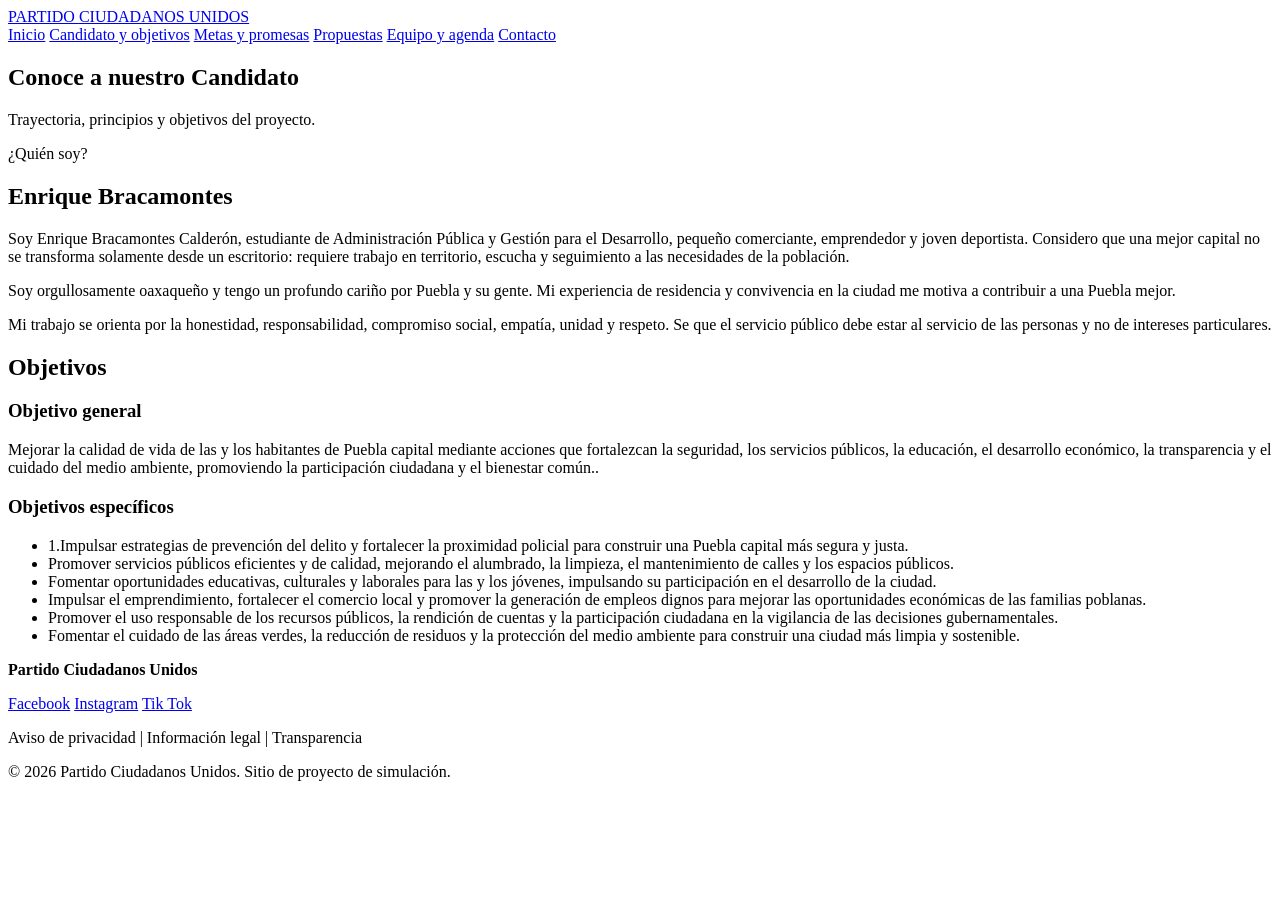
==== candidato.html @ e43cd987 "Add files via upload" ====
<!DOCTYPE html>
<html lang="es">
<head>
  <meta charset="UTF-8">
  <meta name="viewport" content="width=device-width, initial-scale=1.0">
  <title>Candidato y objetivos | Ciudadanos Unidos</title>
  <meta name="description" content="Presentación del candidato, trayectoria y objetivos general y específicos.">
  <link rel="stylesheet" href="css/estilos.css">
</head>
<body>
<header>
  <a href="index.html" class="logo">PARTIDO <span>CIUDADANOS UNIDOS</span></a>
  <nav aria-label="Navegación principal">
    <a href="index.html">Inicio</a>
    <a href="candidato.html" aria-current="page">Candidato y objetivos</a>
    <a href="metas-promesas.html">Metas y promesas</a>
    <a href="propuestas.html">Propuestas</a>
    <a href="equipo-agenda.html">Equipo y agenda</a>
    <a href="contacto.html">Contacto</a>
  </nav>
</header>
<main>

<section class="fondo">
  <div class="titulo"><h2>Conoce a nuestro Candidato</h2><div class="linea"></div><p>Trayectoria, principios y objetivos del proyecto.</p></div>
  <div class="biografia">
    <img class="foto-candidato" src="C:\Users\Admin\Documents\electoral\imagenes\enrique.jpeg" alt="Fotografía del candidato Ernesto Bracamontes" onerror="this.style.display='none'">
    <div><span class="etiqueta">¿Quién soy?</span><h2>Enrique Bracamontes</h2>
      <p>Soy Enrique Bracamontes Calderón, estudiante de Administración Pública y Gestión para el Desarrollo, pequeño comerciante, emprendedor y joven deportista. Considero que una mejor capital no se transforma solamente desde un escritorio: requiere trabajo en territorio, escucha y seguimiento a las necesidades de la población.</p>
      <p>Soy orgullosamente oaxaqueño y tengo un profundo cariño por Puebla y su gente. Mi experiencia de residencia y convivencia en la ciudad me motiva a contribuir a una Puebla mejor.</p>
      <p>Mi trabajo se orienta por la honestidad, responsabilidad, compromiso social, empatía, unidad y respeto. Se que el servicio público debe estar al servicio de las personas y no de intereses particulares.</p>
    </div>
  </div>
</section>
<section>
  <div class="titulo"><h2>Objetivos</h2><div class="linea"></div></div>
  <div class="tarjetas">
    <article class="tarjeta"><h3>Objetivo general</h3>
      <p>Mejorar la calidad de vida de las y los habitantes de Puebla capital mediante acciones que fortalezcan la seguridad, los servicios públicos, la educación, el desarrollo económico, la transparencia y el cuidado del medio ambiente, promoviendo la participación ciudadana y el bienestar común..</p></article>
    <article class="tarjeta"><h3>Objetivos específicos</h3>
      <ul class="lista">
        <li>1.Impulsar estrategias de prevención del delito y fortalecer la proximidad policial para construir una Puebla capital más segura y justa.</li>
        <li>Promover servicios públicos eficientes y de calidad, mejorando el alumbrado, la limpieza, el mantenimiento de calles y los espacios públicos.</li>
        <li>Fomentar oportunidades educativas, culturales y laborales para las y los jóvenes, impulsando su participación en el desarrollo de la ciudad.</li>
        <li>Impulsar el emprendimiento, fortalecer el comercio local y promover la generación de empleos dignos para mejorar las oportunidades económicas de las familias poblanas.</li>
        <li>Promover el uso responsable de los recursos públicos, la rendición de cuentas y la participación ciudadana en la vigilancia de las decisiones gubernamentales.</li>
         <li>Fomentar el cuidado de las áreas verdes, la reducción de residuos y la protección del medio ambiente para construir una ciudad más limpia y sostenible.</li>
      </ul>
    </article>
  </div>
</section>

</main>
<footer>
  <p><strong>Partido Ciudadanos Unidos</strong></p>
  <div class="redes">
    <a href="https://www.facebook.com/share/1ExUPPzhdR/" target="_blank" rel="noopener noreferrer">Facebook</a>
    <a href="https://www.instagram.com/enriquebracamontespcu?xtok=bWx2d2JueHcybmwz/" target="_blank" rel="noopener noreferrer">Instagram</a>
    <a href="https://www.tiktok.com/@enrique.bracamontespcu?_r=1&_t=ZS-9AvG0CPQHha" target="_blank" rel="noopener noreferrer">Tik Tok</a>
  </div>
  <p>Aviso de privacidad | Información legal | Transparencia</p>
  <p>© <span id="anio"></span> Partido Ciudadanos Unidos. Sitio de proyecto de simulación.</p>
</footer>
<script>document.getElementById("anio").textContent = new Date().getFullYear();</script>

</body>
</html>
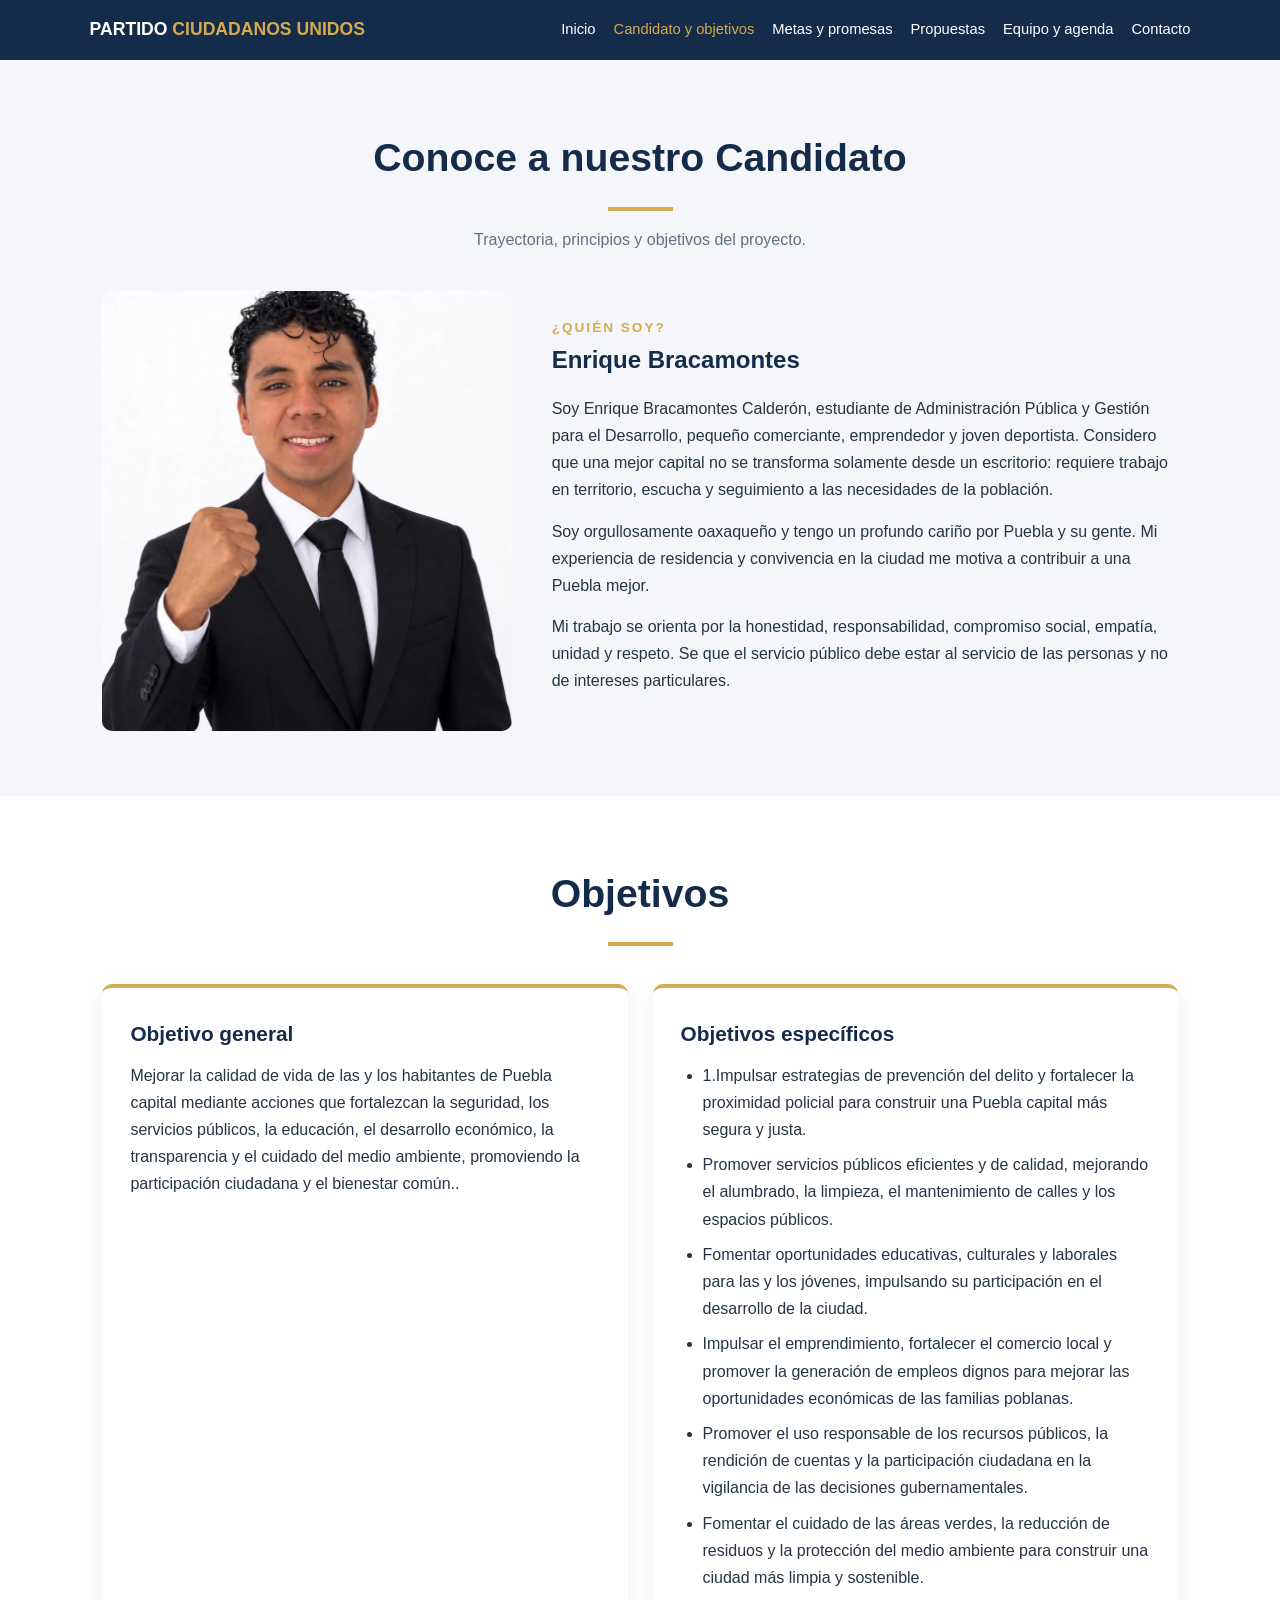
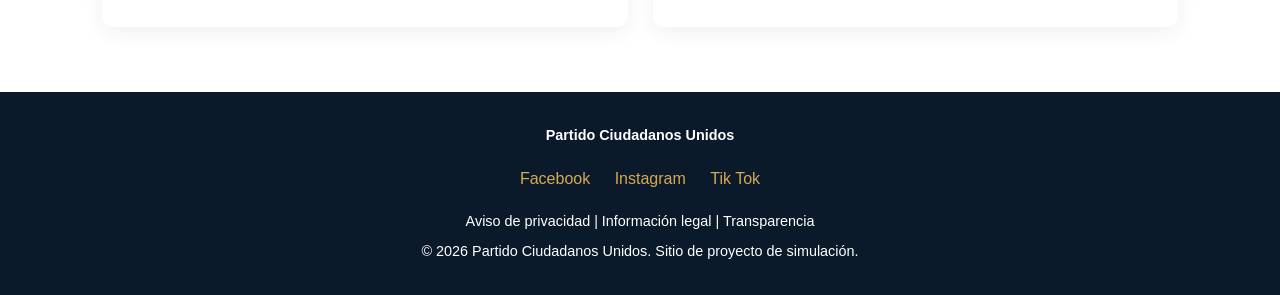
==== commit 630a8aab: "Update candidato.html" ====
--- a/candidato.html
+++ b/candidato.html
@@ -24,7 +24,7 @@
 <section class="fondo">
   <div class="titulo"><h2>Conoce a nuestro Candidato</h2><div class="linea"></div><p>Trayectoria, principios y objetivos del proyecto.</p></div>
   <div class="biografia">
-    <img class="foto-candidato" src="C:\Users\Admin\Documents\electoral\imagenes\enrique.jpeg" alt="Fotografía del candidato Ernesto Bracamontes" onerror="this.style.display='none'">
+    <img class="foto-candidato" src="enrique.jpeg" alt="Fotografía del candidato Ernesto Bracamontes" onerror="this.style.display='none'">
     <div><span class="etiqueta">¿Quién soy?</span><h2>Enrique Bracamontes</h2>
       <p>Soy Enrique Bracamontes Calderón, estudiante de Administración Pública y Gestión para el Desarrollo, pequeño comerciante, emprendedor y joven deportista. Considero que una mejor capital no se transforma solamente desde un escritorio: requiere trabajo en territorio, escucha y seguimiento a las necesidades de la población.</p>
       <p>Soy orgullosamente oaxaqueño y tengo un profundo cariño por Puebla y su gente. Mi experiencia de residencia y convivencia en la ciudad me motiva a contribuir a una Puebla mejor.</p>
--- a/css/estilos.css
+++ b/css/estilos.css
@@ -0,0 +1,101 @@
+:root {
+  --principal: #142b4a;
+  --secundario: #244c70;
+  --acento: #d5aa53;
+  --fondo: #f4f6f9;
+  --texto: #263445;
+  --blanco: #ffffff;
+}
+* { margin: 0; padding: 0; box-sizing: border-box; }
+html { scroll-behavior: smooth; }
+body { font-family: Arial, Helvetica, sans-serif; color: var(--texto); line-height: 1.7; background: var(--blanco); }
+a { text-decoration: none; color: inherit; }
+header {
+  background: var(--principal); color: var(--blanco); padding: 15px 7%;
+  display: flex; justify-content: space-between; align-items: center; gap: 20px;
+  position: sticky; top: 0; z-index: 100;
+}
+.logo { font-size: 1.1rem; font-weight: bold; }
+.logo span { color: var(--acento); }
+nav { display: flex; flex-wrap: wrap; gap: 18px; align-items: center; }
+nav a { font-size: .92rem; transition: color .2s; }
+nav a:hover, nav a[aria-current="page"] { color: var(--acento); }
+.hero {
+  min-height: 480px;
+  background: linear-gradient(90deg, rgba(10,28,49,.94), rgba(10,28,49,.68)),
+    url("../imagenes/portada.jpg") center/cover;
+  color: var(--blanco); display: flex; align-items: center; padding: 75px 10%;
+}
+.hero-content { max-width: 760px; }
+.etiqueta { color: var(--acento); font-weight: bold; text-transform: uppercase; letter-spacing: 2px; font-size: .85rem; }
+.hero h1 { font-size: clamp(2.35rem, 6vw, 4rem); line-height: 1.1; margin: 18px 0; }
+.hero p { font-size: 1.12rem; margin-bottom: 25px; max-width: 650px; }
+.boton { display: inline-block; background: var(--acento); color: #17283b; padding: 11px 22px; border-radius: 5px; font-weight: bold; border: 2px solid var(--acento); transition: .2s; cursor: pointer; }
+.boton:hover { background: transparent; color: var(--blanco); }
+.boton-secundario { background: transparent; color: var(--blanco); margin-left: 8px; }
+section { padding: 65px 8%; }
+.titulo { text-align: center; margin: 0 auto 38px; }
+.titulo h2 { color: var(--principal); font-size: clamp(1.75rem, 4vw, 2.45rem); margin-bottom: 8px; }
+.titulo p { max-width: 720px; margin: auto; color: #657080; }
+.linea { width: 65px; height: 4px; background: var(--acento); margin: 15px auto; }
+.fondo { background: var(--fondo); }
+.biografia { display: grid; grid-template-columns: minmax(240px, .85fr) 1.3fr; gap: 40px; align-items: center; }
+.foto-candidato { width: 100%; max-height: 440px; object-fit: cover; border-radius: 10px; background: #e1e6ed; }
+.biografia h2, .biografia h3 { color: var(--principal); margin-bottom: 14px; }
+.biografia p { margin-bottom: 14px; }
+.tarjetas { display: grid; grid-template-columns: repeat(2, minmax(0, 1fr)); gap: 25px; }
+.tarjeta { background: var(--blanco); padding: 28px; border-radius: 10px; border-top: 4px solid var(--acento); box-shadow: 0 5px 20px #142b4a12; }
+.tarjeta h3 { color: var(--principal); margin-bottom: 10px; font-size: 1.3rem; }
+.tarjeta .icono { font-size: 2rem; margin-bottom: 10px; }
+.tarjetas-lista { display: grid; grid-template-columns: repeat(2, minmax(0, 1fr)); gap: 18px; }
+.tarjeta-lista { padding: 22px; border: 1px solid #e0e5ec; border-radius: 8px; background: white; }
+.tarjeta-lista h3 { color: var(--principal); margin-bottom: 8px; }
+.lista { padding-left: 22px; }
+.lista li { margin: 8px 0; }
+.propuestas { display: grid; grid-template-columns: repeat(2, minmax(0, 1fr)); gap: 20px; }
+.propuesta { padding: 24px; border: 1px solid #e0e5ec; border-radius: 8px; transition: transform .2s, box-shadow .2s; background: white; }
+.propuesta:hover { transform: translateY(-3px); box-shadow: 0 8px 25px #142b4a18; }
+.numero { color: #92702f; font-size: 1.8rem; font-weight: bold; }
+.propuesta h3 { color: var(--principal); margin: 6px 0 12px; }
+.propuesta h4 { color: var(--secundario); margin-top: 12px; }
+.propuesta p { margin-bottom: 7px; }
+.equipo { display: grid; grid-template-columns: repeat(3, minmax(0, 1fr)); gap: 23px; }
+.integrante { background: white; text-align: center; padding: 24px 18px; border-radius: 10px; box-shadow: 0 5px 20px #142b4a10; }
+.integrante img { width: 130px; height: 130px; border-radius: 50%; object-fit: cover; background: #e1e6ed; margin-bottom: 12px; }
+.integrante h3 { color: var(--principal); }
+.cargo { color: #92702f; font-weight: bold; margin: 5px 0 10px; }
+.evento { background: white; border-left: 5px solid var(--acento); padding: 20px 25px; margin: 15px auto; max-width: 900px; box-shadow: 0 3px 15px #142b4a0c; }
+.evento h3 { color: var(--principal); margin-bottom: 6px; }
+.noticias { display: grid; grid-template-columns: repeat(3, minmax(0, 1fr)); gap: 20px; }
+.noticia { border: 1px solid #e0e5ec; border-radius: 8px; overflow: hidden; background: white; }
+.noticia img { width: 100%; height: 180px; object-fit: cover; background: #e1e6ed; }
+.noticia-contenido { padding: 18px; }
+.noticia h3 { color: var(--principal); margin-bottom: 8px; }
+.contacto { background: var(--principal); color: white; }
+.contacto .titulo h2 { color: white; }
+.contacto .titulo p, .aviso { color: #dce5ef; }
+.contacto-contenido { max-width: 720px; margin: auto; }
+.contacto form { display: grid; gap: 14px; margin-top: 22px; }
+.contacto input, .contacto textarea { width: 100%; padding: 12px; border: 1px solid #d1d9e2; border-radius: 5px; font: inherit; }
+.contacto textarea { min-height: 120px; resize: vertical; }
+.contacto .boton:hover { color: white; }
+.aviso { font-size: .85rem; margin-top: 12px; }
+#estado { margin-top: 12px; }
+footer { background: #0b1a2b; color: white; padding: 25px 8%; text-align: center; }
+footer p { margin: 6px 0; font-size: .9rem; }
+.redes { margin: 12px 0; }
+.redes a { display: inline-block; margin: 5px 10px; color: var(--acento); }
+@media (max-width: 850px) {
+  header { flex-direction: column; }
+  nav { justify-content: center; gap: 12px; }
+  .biografia { grid-template-columns: 1fr; }
+  .propuestas, .equipo, .noticias { grid-template-columns: repeat(2, minmax(0, 1fr)); }
+}
+@media (max-width: 560px) {
+  header { padding: 14px 5%; }
+  section { padding: 48px 6%; }
+  .hero { min-height: 450px; padding: 50px 7%; }
+  .tarjetas, .tarjetas-lista, .propuestas, .equipo, .noticias { grid-template-columns: 1fr; }
+  .boton { margin: 5px 0; }
+  .boton-secundario { margin-left: 0; }
+}
